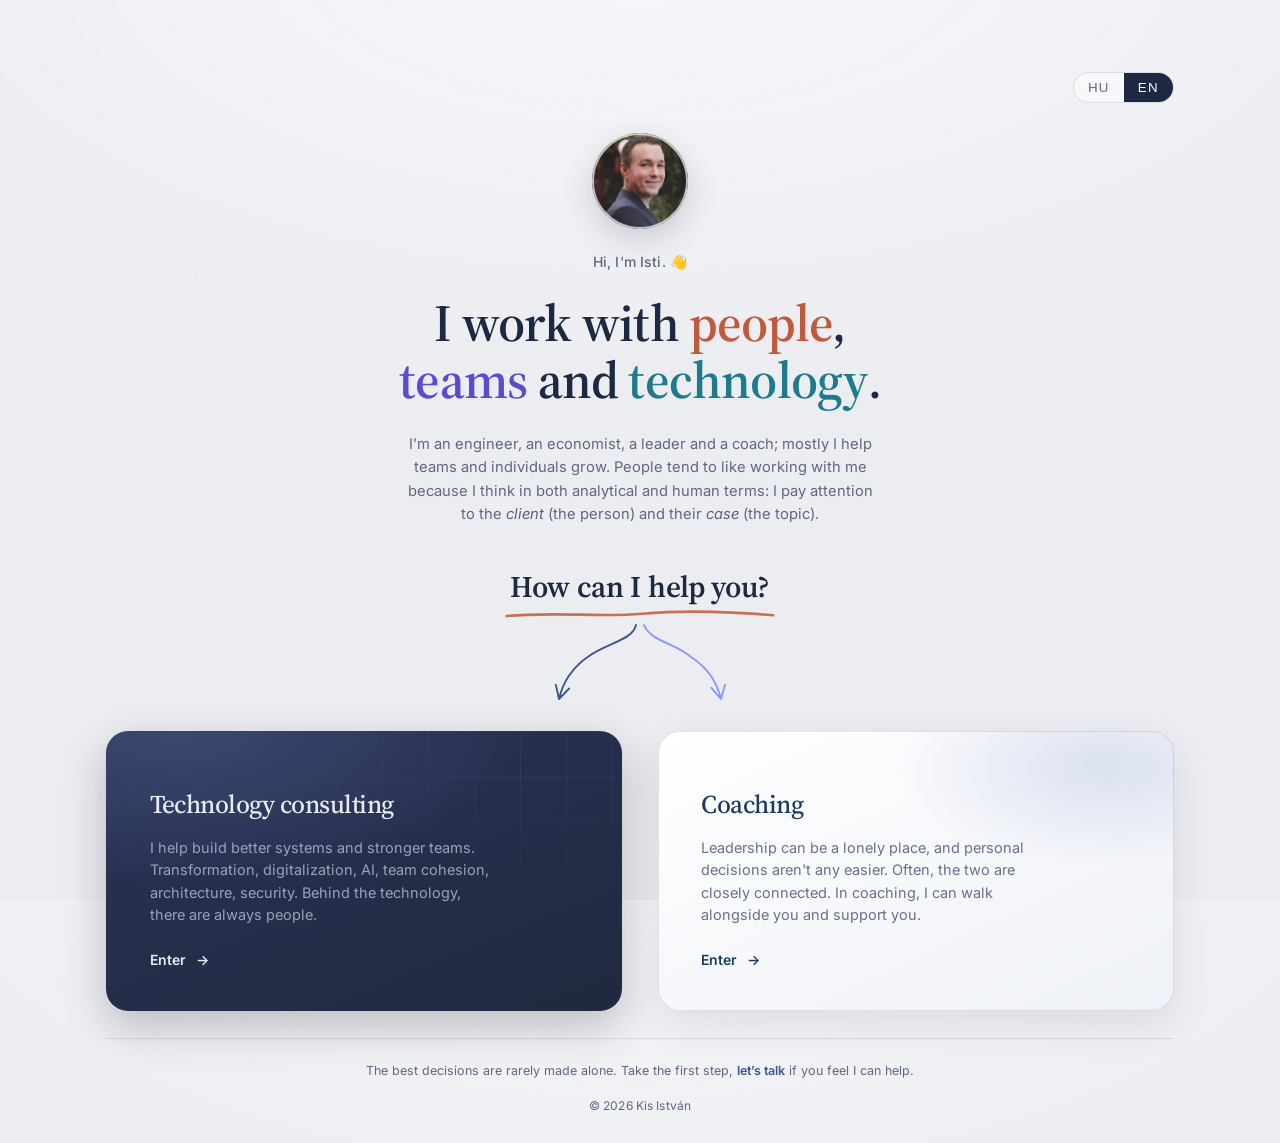
==== index.html @ 0fbcbe15 "Headline: keep comma attached to first keyword (no line starting with comma) The keyword spans are i" ====
<!doctype html><html><head><meta charset=utf8><meta name=viewport content="width=device-width,initial-scale=1"><style>:root{color-scheme:light}body{margin:0;padding:0;font:14px -apple-system,BlinkMacSystemFont,sans-serif;background:#faf9f5;color:#141413}img{max-width:100%}[hidden]:not([hidden=until-found i]){display:none!important}</style><link rel="icon" href="favicon.ico" sizes="any"><link rel="icon" type="image/png" sizes="32x32" href="favicon-32.png"><link rel="apple-touch-icon" href="apple-touch-icon.png"></head><body>
<title>Istvan Kis</title>
<link rel="preconnect" href="https://fonts.googleapis.com">
<link rel="preconnect" href="https://fonts.gstatic.com" crossorigin>
<link rel="stylesheet" href="https://fonts.googleapis.com/css2?family=Space+Mono:wght@400;700&family=Source+Serif+4:opsz,wght@8..60,400..600&family=Inter:ital,wght@0,400;0,500;0,600;1,400;1,500&display=swap">
<style>
  :root{
    --ground:#ecedf1;
    --ground-hi:#f6f7fa;
    --ink:#1d2942;
    --dim:#5c6883;
    --line:rgba(29,42,66,.12);

    --tech-card:#1c2333;
    --tech-card2:#232c40;
    --tech-ink:#e8ecf3;
    --tech-dim:#98a3ba;
    --tech-accent:#8b96ff;

    --coach-card:#ffffff;
    --coach-navy:#1c3a63;
    --coach-ink:#33435d;
    --coach-dim:#65728c;
    --coach-accent:#3a5794;

    /* slogan keyword hues */
    --c-people:#c15a3c;
    --c-teams:#5a4bd0;
    --c-tech:#1f7a8c;

    --ease:cubic-bezier(.22,1,.36,1);
  }

  *{box-sizing:border-box}
  html{height:100%}
  body{
    margin:0;min-height:100%;
    background:radial-gradient(120% 80% at 50% -6%, var(--ground-hi), transparent 60%), var(--ground);
    color:var(--ink);
    font-family:Inter,system-ui,-apple-system,Segoe UI,Roboto,sans-serif;
    -webkit-font-smoothing:antialiased;
  }
  a{color:inherit;text-decoration:none}

  .wrap{
    min-height:100svh;
    display:flex;flex-direction:column;
    padding:clamp(40px,5.6vw,76px) clamp(24px,5vw,56px) clamp(18px,2.4vw,30px);
    max-width:1180px;margin:0 auto;
  }

  /* ---------- top bar ---------- */
  .topbar{display:flex;align-items:center;justify-content:flex-end;gap:16px}
  .lang{display:inline-flex;border:1px solid var(--line);border-radius:999px;overflow:hidden;font-family:"Space Mono",monospace;font-size:12px;background:rgba(255,255,255,.5)}
  .lang button{appearance:none;background:transparent;border:0;cursor:pointer;padding:7px 14px;color:var(--dim);letter-spacing:.1em;transition:color .25s,background .25s}
  .lang button[aria-pressed="true"]{background:var(--ink);color:#fff}
  .lang button:focus-visible{outline:2px solid var(--coach-accent);outline-offset:2px}

  /* ---------- centre intro ---------- */
  .intro{
    flex:0 0 auto;
    display:flex;flex-direction:column;align-items:center;justify-content:center;
    text-align:center;gap:24px;padding:clamp(20px,3.4vh,48px) 0 8px;
  }
  .badge{
    width:96px;height:96px;border-radius:50%;
    position:relative;overflow:hidden;
    box-shadow:0 10px 30px rgba(29,42,66,.18), inset 0 0 0 1px rgba(255,255,255,.6);
  }
  .badge img{width:100%;height:100%;object-fit:cover;object-position:center 20%;display:block}
  .badge::after{content:"";position:absolute;inset:0;border-radius:50%;border:2px solid rgba(255,255,255,.7);box-shadow:0 0 0 1px var(--line)}
  .kicker{font-family:Inter,system-ui,sans-serif;font-size:14px;font-weight:500;letter-spacing:.01em;color:var(--dim)}
  .lead{
    margin:0;max-width:min(92vw,32ch);
    font-family:"Source Serif 4",Georgia,serif;font-weight:600;font-optical-sizing:auto;
    font-size:clamp(28px,4.6vw,52px);line-height:1.1;letter-spacing:-.015em;color:var(--ink);
    text-wrap:balance;
  }
  .lead .w1{color:var(--c-people);font-weight:600}
  .lead .w2{color:var(--c-teams);font-weight:600}
  .lead .w3{color:var(--c-tech);font-weight:600}
  .lead .w1 .pc{color:var(--ink)}
  .bio{margin:0;max-width:min(90vw,52ch);font-size:clamp(14.5px,1.15vw,16.5px);line-height:1.6;color:var(--dim)}
  .bio .em{font-style:italic;color:#55627a}

  /* ---------- trust bar (experience, logo look) ---------- */
  .trustbar{margin-top:clamp(28px,4.2vh,50px)}
  .trustbar__label{text-align:center;font-family:"Space Mono",monospace;font-size:11px;letter-spacing:.24em;text-transform:uppercase;color:var(--dim);margin:0 0 clamp(22px,3.6vh,44px)}
  .trustbar__logos{max-width:100%}
  .marquee{display:flex;flex-wrap:wrap;justify-content:center;align-items:center;gap:16px 44px}
  .marquee .logos{display:contents}
  .marquee .logos + .logos{display:none}
  .logos{list-style:none;margin:0;padding:0}
  .logos li{
    font-family:"Source Serif 4",Georgia,serif;font-weight:600;font-size:clamp(15px,1.5vw,19px);
    color:var(--coach-navy);opacity:.62;letter-spacing:.005em;transition:opacity .2s;
    white-space:nowrap;
  }
  .logos li:hover{opacity:.95}
  @keyframes logoscroll{to{transform:translateX(-50%)}}


  /* ---------- question that branches ---------- */
  .ask{text-align:center;margin-top:clamp(26px,3.5vh,48px)}
  .ask h2{margin:0;font-family:"Source Serif 4",Georgia,serif;font-weight:600;font-size:clamp(21px,2.6vw,30px);color:var(--ink);letter-spacing:-.01em;display:inline-block;position:relative}
  .ask .uline{position:absolute;left:-3%;bottom:-.42em;width:106%;height:11px;overflow:visible}
  .ask .uline path{fill:none;stroke:var(--c-people);stroke-width:2.6;stroke-linecap:round;opacity:.85;vector-effect:non-scaling-stroke}

  /* ---------- playful touches ---------- */
  .wave{display:inline-block;transform-origin:72% 78%}
  .lead .w1,.lead .w2,.lead .w3{display:inline-block;transition:transform .28s var(--ease)}
  @media (hover:hover){
    .lead .w1:hover,.lead .w2:hover,.lead .w3:hover{transform:translateY(-3px) rotate(-2deg)}
  }
  @media (prefers-reduced-motion:no-preference){
    .wave{animation:wave 2.6s var(--ease) .8s 2}
    .kicker:hover .wave{animation:wave 1.1s var(--ease) 0s 1}
    .ask .uline path{stroke-dasharray:300;stroke-dashoffset:300;animation:draw 1s var(--ease) .55s forwards}
  }
  @keyframes wave{0%,55%,100%{transform:rotate(0)}12%{transform:rotate(16deg)}24%{transform:rotate(-12deg)}36%{transform:rotate(14deg)}48%{transform:rotate(-8deg)}}
  @keyframes draw{to{stroke-dashoffset:0}}

  /* ---------- fork ---------- */
  .fork{display:block;margin:12px auto 16px;width:clamp(150px,22vw,200px);height:auto}
  .fork .l{stroke:var(--coach-accent)}
  .fork .r{stroke:var(--tech-accent)}
  .fork path{fill:none;stroke-width:1.9;stroke-linecap:round;stroke-linejoin:round}

  /* ---------- branches ---------- */
  .branches{display:grid;grid-template-columns:1fr 1fr;gap:clamp(22px,2.8vw,36px)}
  .card{
    position:relative;overflow:hidden;
    border-radius:22px;
    padding:clamp(32px,3.4vw,52px);
    min-height:280px;
    display:flex;flex-direction:column;justify-content:flex-end;gap:18px;
    transition:transform .35s var(--ease), box-shadow .35s var(--ease);
  }
  .card:focus-visible{outline:2px solid var(--coach-accent);outline-offset:3px}

  .card.tech{
    background:radial-gradient(115% 92% at 14% 0%, #3a4870, transparent 60%), linear-gradient(158deg,#293356,#20293f);
    color:var(--tech-ink);
    box-shadow:0 16px 44px rgba(15,20,32,.24);
  }
  .card.tech::before{
    content:"";position:absolute;inset:0;z-index:0;pointer-events:none;
    background-image:linear-gradient(rgba(139,150,255,.10) 1px,transparent 1px),linear-gradient(90deg,rgba(139,150,255,.10) 1px,transparent 1px);
    background-size:46px 46px;
    -webkit-mask-image:radial-gradient(70% 60% at 85% 15%,#000,transparent 72%);
    mask-image:radial-gradient(70% 60% at 85% 15%,#000,transparent 72%);
  }
  .card.coach{
    background:linear-gradient(155deg,#ffffff,#eef1f7);
    color:var(--coach-ink);
    box-shadow:0 14px 40px rgba(29,42,66,.10), inset 0 0 0 1px var(--line);
  }
  .card.coach::before{
    content:"";position:absolute;inset:0;z-index:0;pointer-events:none;
    background:radial-gradient(58% 52% at 86% 12%, rgba(93,118,191,.18), transparent 70%);
  }

  .card > *{position:relative;z-index:1}
  .eyebrow{font-family:"Space Mono",monospace;font-size:11px;letter-spacing:.24em;text-transform:uppercase;display:inline-flex;align-items:center;gap:9px}
  .tech .eyebrow{color:var(--tech-accent)}
  .coach .eyebrow{color:var(--coach-accent)}
  .eyebrow::before{content:"";width:22px;height:1px;background:currentColor;opacity:.6}

  .head{margin:0;font-size:clamp(21px,2vw,27px);line-height:1.08;letter-spacing:-.02em}
  .tech .head{font-family:"Source Serif 4",Georgia,serif;font-weight:500}
  .coach .head{font-family:"Source Serif 4",Georgia,serif;font-weight:500;color:var(--coach-navy)}

  .desc{margin:0;font-size:14.5px;line-height:1.55;max-width:38ch}
  .tech .desc{color:var(--tech-dim)}
  .coach .desc{color:var(--coach-dim)}

  .go{margin-top:6px;display:inline-flex;align-items:center;gap:10px;font-size:14px;font-weight:600}
  .tech .go{color:var(--tech-ink)}
  .coach .go{color:var(--coach-navy)}
  .go .arrow{transition:transform .3s var(--ease)}
  .card:hover{transform:translateY(-4px)}
  .card.tech:hover{box-shadow:0 22px 54px rgba(15,20,32,.30)}
  .card.coach:hover{box-shadow:0 22px 54px rgba(29,42,66,.16), inset 0 0 0 1px var(--line)}
  .card:hover .go .arrow{transform:translateX(5px)}

  /* ---------- footer ---------- */
  .foot{margin-top:clamp(22px,3vh,40px);padding-top:22px;border-top:1px solid var(--line);display:flex;flex-direction:column;align-items:center;gap:8px;text-align:center}
  .foot-line{margin:0;font-size:12.5px;line-height:1.65;color:var(--dim);max-width:100%}
  .foot-line a{color:var(--coach-accent);font-weight:600;text-decoration:none;border-bottom:1px solid transparent;transition:border-color .2s,color .2s}
  .foot-line a:hover{border-bottom-color:currentColor;color:var(--coach-navy)}
  .foot small{font-size:12px;color:var(--dim);letter-spacing:.01em;margin-top:8px}

  /* ---------- talk modal (layover) ---------- */
  .modal{position:fixed;inset:0;z-index:200;display:flex;align-items:center;justify-content:center;padding:clamp(12px,3vw,28px)}
  .modal[hidden]{display:none}
  .modal__backdrop{position:absolute;inset:0;background:rgba(15,20,32,.55);animation:mfade .25s var(--ease) both}
  .modal__panel{position:relative;width:min(760px,100%);height:min(86vh,820px);background:var(--coach-card);border-radius:20px;overflow:hidden;box-shadow:0 30px 90px rgba(15,20,32,.42);animation:mrise .3s var(--ease) both}
  .modal__frame{width:100%;height:100%;border:0;display:block;background:var(--coach-card)}
  .modal__close{position:absolute;top:12px;right:12px;z-index:3;width:36px;height:36px;border-radius:50%;border:1px solid var(--line);cursor:pointer;background:rgba(255,255,255,.94);color:var(--ink);font-size:20px;line-height:1;display:flex;align-items:center;justify-content:center;transition:background .2s,transform .2s}
  .modal__close:hover{background:#fff;transform:scale(1.06)}
  .modal__close:focus-visible{outline:2px solid var(--coach-accent);outline-offset:2px}
  .modal__fallback{position:absolute;left:14px;top:16px;z-index:2;font-family:"Space Mono",monospace;font-size:11px;letter-spacing:.04em;color:var(--dim);text-decoration:none}
  .modal__fallback:hover{color:var(--coach-navy)}
  @keyframes mfade{from{opacity:0}to{opacity:1}}
  @keyframes mrise{from{opacity:0;transform:translateY(10px) scale(.985)}to{opacity:1;transform:none}}

  /* language visibility */
  .en{display:none}
  [data-lang="en"] .hu{display:none}
  [data-lang="en"] .en{display:inline}

  /* cheap one-shot load-in */
  @media (prefers-reduced-motion:no-preference){
    .intro>*{animation:rise .7s var(--ease) both}
    .kicker{animation-delay:.05s}.lead{animation-delay:.1s}.bio{animation-delay:.16s}
    .fork{animation:fade 1s var(--ease) .3s both}
    .card{animation:rise .7s var(--ease) both}
    .card.tech{animation-delay:.36s}.card.coach{animation-delay:.44s}
  }
  @keyframes rise{from{opacity:0;transform:translateY(12px)}to{opacity:1;transform:translateY(0)}}
  @keyframes fade{from{opacity:0}to{opacity:1}}

  /* ---------- mobile ---------- */
  @media (max-width:720px){
    .branches{grid-template-columns:1fr}
    .ask{margin-top:40px;margin-bottom:24px}
    .fork{display:none}
    /* logos become an auto-scrolling carousel */
    .trustbar__logos{overflow:hidden;-webkit-mask-image:linear-gradient(90deg,transparent,#000 9%,#000 91%,transparent);mask-image:linear-gradient(90deg,transparent,#000 9%,#000 91%,transparent)}
    .marquee{flex-wrap:nowrap;justify-content:flex-start;width:max-content;gap:0;animation:logoscroll 24s linear infinite}
    .marquee .logos{display:flex;flex-wrap:nowrap;align-items:center;gap:0 30px;padding-right:30px}
    .marquee .logos + .logos{display:flex}
    .intro{padding-top:14px;gap:16px}
    .card{min-height:180px}
    .lead{max-width:20ch}
  }
  @media (prefers-reduced-motion:reduce){*{animation:none!important;transition:none!important}}
  @media (max-width:720px) and (prefers-reduced-motion:reduce){
    .trustbar__logos{overflow-x:auto;-webkit-overflow-scrolling:touch}
    .marquee .logos + .logos{display:none}
  }
</style>

<main class="wrap" data-lang="hu" id="stage">

  <header class="topbar">
    <div class="lang" role="group" aria-label="Language">
      <button type="button" data-set="hu" aria-pressed="true">HU</button>
      <button type="button" data-set="en" aria-pressed="false">EN</button>
    </div>
  </header>

  <section class="intro">
    <div class="badge"><img src="[data-uri]" alt="Kis István" width="96" height="96"></div>
    <span class="kicker"><span class="hu">Szia, Isti vagyok. <span class="wave">👋</span></span><span class="en">Hi, I'm Isti. <span class="wave">👋</span></span></span>
    <h1 class="lead">
      <span class="hu"><span class="w1">Emberekkel<span class="pc">,</span></span> <span class="w2">csapatokkal</span> és <span class="w3">technológiával</span> foglalkozom.</span>
      <span class="en">I work with <span class="w1">people<span class="pc">,</span></span> <span class="w2">teams</span> and <span class="w3">technology</span>.</span>
    </h1>
    <p class="bio">
      <span class="hu">Mérnök, közgazdász, vezető és coach vagyok, leginkább csapatok és egyének fejlődését segítem. Jellemzően azért szeretnek velem dolgozni, mert egyszerre gondolkodom reálban és humánban: figyelek az <span class="em">ügyfélre</span> (ember) és az <span class="em">ügyére</span> (téma) is.</span>
      <span class="en">I’m an engineer, an economist, a leader and a coach; mostly I help teams and individuals grow. People tend to like working with me because I think in both analytical and human terms: I pay attention to the <span class="em">client</span> (the person) and their <span class="em">case</span> (the topic).</span>
    </p>
  </section>

  <section class="ask">
    <h2><span class="hu">Miben segíthetek neked?</span><span class="en">How can I help you?</span><svg class="uline" viewBox="0 0 240 14" aria-hidden="true" preserveAspectRatio="none"><path d="M4 9 C46 3, 84 11, 122 6 S196 3, 236 8"/></svg></h2>
  </section>

  <svg class="fork" viewBox="0 0 200 96" aria-hidden="true">
    <path class="l" d="M96 6 C93 21, 67 24, 49 37 C33 48, 23 62, 19 80 M15.78 65.6 L19 80 L29.22 69.4"/>
    <path class="r" d="M104 6 C110 22, 135 24, 151 38 C168 49, 177 63, 181 80 M171.35 68.83 L181 80 L185.01 65.79"/>
  </svg>

  <section class="branches">
    <a class="card tech" href="https://tech.istvankis.com/" aria-label="Tech & tanácsadás">
      <h2 class="head"><span class="hu">Technológiai tanácsadás</span><span class="en">Technology consulting</span></h2>
      <p class="desc">
        <span class="hu">Segítek jobb rendszereket és erősebb csapatokat építeni. Transzformáció, digitalizáció, AI, csapatkohézió, architektúra, biztonság. A technológia mögött mindig emberek vannak.</span>
        <span class="en">I help build better systems and stronger teams. Transformation, digitalization, AI, team cohesion, architecture, security. Behind the technology, there are always people.</span>
      </p>
      <span class="go"><span class="hu">Tech</span><span class="en">Enter</span><span class="arrow" aria-hidden="true">→</span></span>
    </a>

    <a class="card coach" href="https://coaching.istvankis.com" aria-label="Coaching & vezetés">
      <h2 class="head"><span class="hu">Coaching</span><span class="en">Coaching</span></h2>
      <p class="desc">
        <span class="hu">Sokszor magányos a vezetés, de a magánéleti döntések meghozatala sem könnyű, ráadásul ezek sokszor össze is függnek. Coaching keretében tudlak kísérni és támogatni.</span>
        <span class="en">Leadership can be a lonely place, and personal decisions aren't any easier. Often, the two are closely connected. In coaching, I can walk alongside you and support you.</span>
      </p>
      <span class="go"><span class="hu">Coaching</span><span class="en">Enter</span><span class="arrow" aria-hidden="true">→</span></span>
    </a>
  </section>
  <footer class="foot">
    <p class="foot-line"><span class="hu">A legjobb döntések ritkán születnek egyedül. Tedd meg az első lépést: <a href="https://meet.istvankis.com" target="_blank" rel="noopener" data-layover>beszéljünk</a>, vagy előtte <a href="rolam.html" target="_blank" rel="noopener" data-layover>ismerj</a> meg jobban.</span><span class="en">The best decisions are rarely made alone. Take the first step, <a href="https://meet.istvankis.com" target="_blank" rel="noopener" data-talk>let’s talk</a> if you feel I can help.</span></p>
    <small>© 2026 Kis István</small>
  </footer>

  <div class="modal" id="layover" hidden>
    <div class="modal__backdrop" data-close></div>
    <div class="modal__panel" role="dialog" aria-modal="true" aria-label="Részletek">
      <a class="modal__fallback" href="#" target="_blank" rel="noopener"><span class="hu">Új lapon ↗</span><span class="en">New tab ↗</span></a>
      <button class="modal__close" type="button" data-close aria-label="Bezárás">✕</button>
      <iframe class="modal__frame" title="Részletek" src="about:blank" loading="lazy"></iframe>
    </div>
  </div>
</main>

<script>
  (function(){
    var stage=document.getElementById('stage');
    var btns=document.querySelectorAll('.lang button');
    function set(lang){
      stage.setAttribute('data-lang',lang);
      btns.forEach(function(b){b.setAttribute('aria-pressed', b.dataset.set===lang);});
      try{localStorage.setItem('ik-lang',lang);}catch(e){}
    }
    btns.forEach(function(b){b.addEventListener('click',function(){set(b.dataset.set);});});
    try{
      var saved=localStorage.getItem('ik-lang');
      if(saved){set(saved);}
      else if((navigator.language||'').toLowerCase().indexOf('hu')!==0){set('en');}
    }catch(e){}

    /* layover: open a link's target in an in-page iframe overlay */
    var modal=document.getElementById('layover');
    if(modal){
      var frame=modal.querySelector('.modal__frame');
      var closeBtn=modal.querySelector('.modal__close');
      var fallback=modal.querySelector('.modal__fallback');
      var panel=modal.querySelector('.modal__panel');
      var opener=null;
      function openModal(e){
        if(e){e.preventDefault();}
        opener=e&&e.currentTarget;
        var url=opener&&opener.getAttribute('href');
        if(url){
          if(frame){frame.setAttribute('src',url);}
          if(fallback){fallback.setAttribute('href',url);}
          if(panel&&opener.textContent){panel.setAttribute('aria-label',opener.textContent.trim());}
        }
        modal.hidden=false;
        document.body.style.overflow='hidden';
        if(closeBtn){closeBtn.focus();}
      }
      function closeModal(){
        modal.hidden=true;
        document.body.style.overflow='';
        if(frame){frame.setAttribute('src','about:blank');}
        if(opener&&opener.focus){opener.focus();}
      }
      document.querySelectorAll('[data-layover]').forEach(function(a){a.addEventListener('click',openModal);});
      modal.querySelectorAll('[data-close]').forEach(function(el){el.addEventListener('click',closeModal);});
      document.addEventListener('keydown',function(ev){if(ev.key==='Escape'&&!modal.hidden){closeModal();}});
    }
  })();
</script>

</body></html>
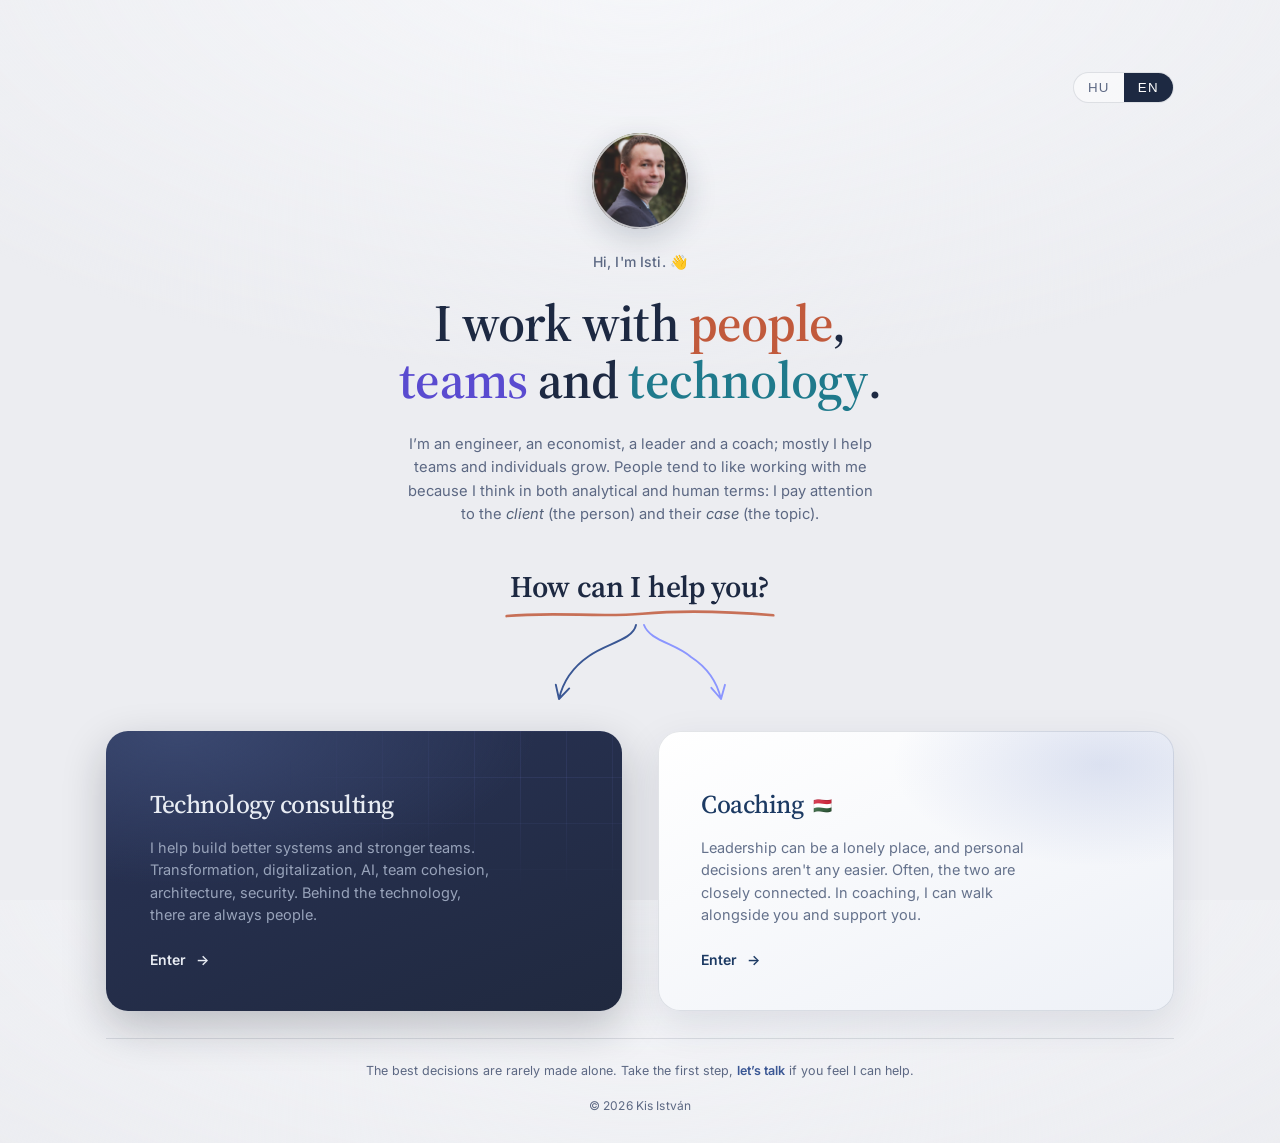
==== commit 2fc6df5c: "Cards: mark Coaching as HU-only with a small flag on the English page Co-Authored-By: Claude Opus 4." ====
--- a/index.html
+++ b/index.html
@@ -80,6 +80,7 @@
   .lead .w2{color:var(--c-teams);font-weight:600}
   .lead .w3{color:var(--c-tech);font-weight:600}
   .lead .w1 .pc{color:var(--ink)}
+  .head .only-hu{font-size:.6em;vertical-align:middle;margin-left:.3em;position:relative;top:-.06em}
   .bio{margin:0;max-width:min(90vw,52ch);font-size:clamp(14.5px,1.15vw,16.5px);line-height:1.6;color:var(--dim)}
   .bio .em{font-style:italic;color:#55627a}
 
@@ -283,7 +284,7 @@
     </a>
 
     <a class="card coach" href="https://coaching.istvankis.com" aria-label="Coaching & vezetés">
-      <h2 class="head"><span class="hu">Coaching</span><span class="en">Coaching</span></h2>
+      <h2 class="head"><span class="hu">Coaching</span><span class="en">Coaching <span class="only-hu" title="Only available in Hungarian">🇭🇺</span></span></h2>
       <p class="desc">
         <span class="hu">Sokszor magányos a vezetés, de a magánéleti döntések meghozatala sem könnyű, ráadásul ezek sokszor össze is függnek. Coaching keretében tudlak kísérni és támogatni.</span>
         <span class="en">Leadership can be a lonely place, and personal decisions aren't any easier. Often, the two are closely connected. In coaching, I can walk alongside you and support you.</span>
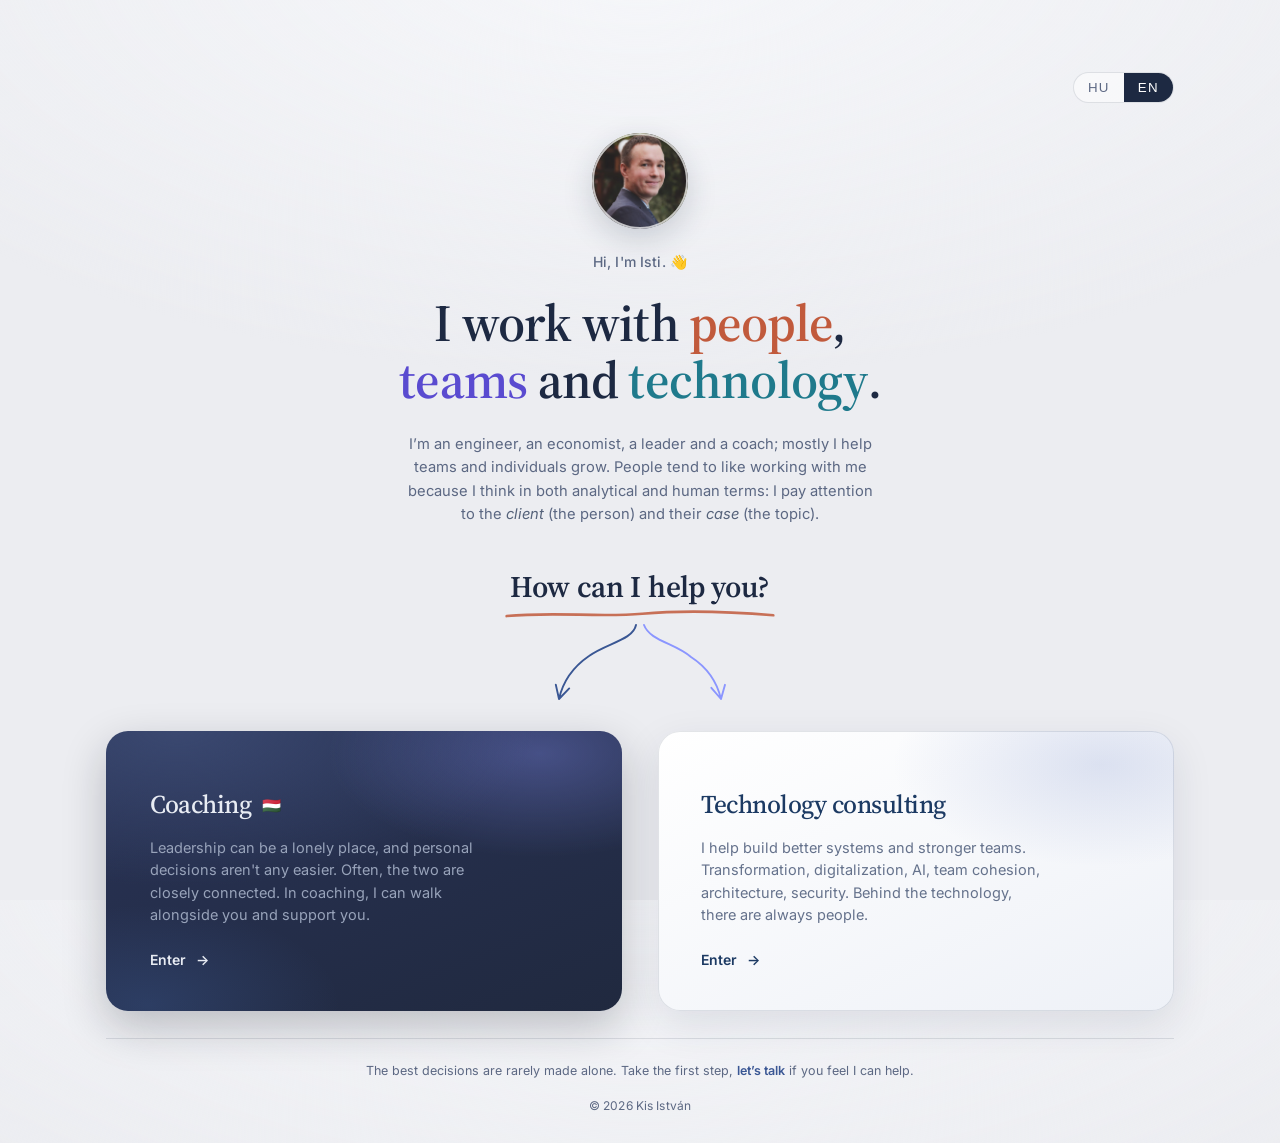
==== commit 99ce89f7: "Cards: make Coaching the primary (dark) card on the left Swap emphasis so Coaching leads: place it f" ====
--- a/index.html
+++ b/index.html
@@ -139,49 +139,48 @@
   }
   .card:focus-visible{outline:2px solid var(--coach-accent);outline-offset:3px}
 
-  .card.tech{
+  .card.primary{
     background:radial-gradient(115% 92% at 14% 0%, #3a4870, transparent 60%), linear-gradient(158deg,#293356,#20293f);
     color:var(--tech-ink);
     box-shadow:0 16px 44px rgba(15,20,32,.24);
   }
-  .card.tech::before{
+  .card.primary::before{
     content:"";position:absolute;inset:0;z-index:0;pointer-events:none;
-    background-image:linear-gradient(rgba(139,150,255,.10) 1px,transparent 1px),linear-gradient(90deg,rgba(139,150,255,.10) 1px,transparent 1px);
-    background-size:46px 46px;
-    -webkit-mask-image:radial-gradient(70% 60% at 85% 15%,#000,transparent 72%);
-    mask-image:radial-gradient(70% 60% at 85% 15%,#000,transparent 72%);
-  }
-  .card.coach{
+    background:
+      radial-gradient(62% 56% at 84% 8%, rgba(139,150,255,.32), transparent 66%),
+      radial-gradient(52% 50% at 8% 98%, rgba(92,148,240,.16), transparent 72%);
+  }
+  .card.secondary{
     background:linear-gradient(155deg,#ffffff,#eef1f7);
     color:var(--coach-ink);
     box-shadow:0 14px 40px rgba(29,42,66,.10), inset 0 0 0 1px var(--line);
   }
-  .card.coach::before{
+  .card.secondary::before{
     content:"";position:absolute;inset:0;z-index:0;pointer-events:none;
     background:radial-gradient(58% 52% at 86% 12%, rgba(93,118,191,.18), transparent 70%);
   }
 
   .card > *{position:relative;z-index:1}
   .eyebrow{font-family:"Space Mono",monospace;font-size:11px;letter-spacing:.24em;text-transform:uppercase;display:inline-flex;align-items:center;gap:9px}
-  .tech .eyebrow{color:var(--tech-accent)}
-  .coach .eyebrow{color:var(--coach-accent)}
+  .primary .eyebrow{color:var(--tech-accent)}
+  .secondary .eyebrow{color:var(--coach-accent)}
   .eyebrow::before{content:"";width:22px;height:1px;background:currentColor;opacity:.6}
 
   .head{margin:0;font-size:clamp(21px,2vw,27px);line-height:1.08;letter-spacing:-.02em}
-  .tech .head{font-family:"Source Serif 4",Georgia,serif;font-weight:500}
-  .coach .head{font-family:"Source Serif 4",Georgia,serif;font-weight:500;color:var(--coach-navy)}
+  .primary .head{font-family:"Source Serif 4",Georgia,serif;font-weight:500}
+  .secondary .head{font-family:"Source Serif 4",Georgia,serif;font-weight:500;color:var(--coach-navy)}
 
   .desc{margin:0;font-size:14.5px;line-height:1.55;max-width:38ch}
-  .tech .desc{color:var(--tech-dim)}
-  .coach .desc{color:var(--coach-dim)}
+  .primary .desc{color:var(--tech-dim)}
+  .secondary .desc{color:var(--coach-dim)}
 
   .go{margin-top:6px;display:inline-flex;align-items:center;gap:10px;font-size:14px;font-weight:600}
-  .tech .go{color:var(--tech-ink)}
-  .coach .go{color:var(--coach-navy)}
+  .primary .go{color:var(--tech-ink)}
+  .secondary .go{color:var(--coach-navy)}
   .go .arrow{transition:transform .3s var(--ease)}
   .card:hover{transform:translateY(-4px)}
-  .card.tech:hover{box-shadow:0 22px 54px rgba(15,20,32,.30)}
-  .card.coach:hover{box-shadow:0 22px 54px rgba(29,42,66,.16), inset 0 0 0 1px var(--line)}
+  .card.primary:hover{box-shadow:0 22px 54px rgba(15,20,32,.30)}
+  .card.secondary:hover{box-shadow:0 22px 54px rgba(29,42,66,.16), inset 0 0 0 1px var(--line)}
   .card:hover .go .arrow{transform:translateX(5px)}
 
   /* ---------- footer ---------- */
@@ -216,7 +215,7 @@
     .kicker{animation-delay:.05s}.lead{animation-delay:.1s}.bio{animation-delay:.16s}
     .fork{animation:fade 1s var(--ease) .3s both}
     .card{animation:rise .7s var(--ease) both}
-    .card.tech{animation-delay:.36s}.card.coach{animation-delay:.44s}
+    .card.primary{animation-delay:.36s}.card.secondary{animation-delay:.44s}
   }
   @keyframes rise{from{opacity:0;transform:translateY(12px)}to{opacity:1;transform:translateY(0)}}
   @keyframes fade{from{opacity:0}to{opacity:1}}
@@ -274,22 +273,22 @@
   </svg>
 
   <section class="branches">
-    <a class="card tech" href="https://tech.istvankis.com/" aria-label="Tech & tanácsadás">
+    <a class="card primary" href="https://coaching.istvankis.com" aria-label="Coaching & vezetés">
+      <h2 class="head"><span class="hu">Coaching</span><span class="en">Coaching <span class="only-hu" title="Only available in Hungarian">🇭🇺</span></span></h2>
+      <p class="desc">
+        <span class="hu">Sokszor magányos a vezetés, de a magánéleti döntések meghozatala sem könnyű, ráadásul ezek sokszor össze is függnek. Coaching keretében tudlak kísérni és támogatni.</span>
+        <span class="en">Leadership can be a lonely place, and personal decisions aren't any easier. Often, the two are closely connected. In coaching, I can walk alongside you and support you.</span>
+      </p>
+      <span class="go"><span class="hu">Coaching</span><span class="en">Enter</span><span class="arrow" aria-hidden="true">→</span></span>
+    </a>
+
+    <a class="card secondary" href="https://tech.istvankis.com/" aria-label="Tech & tanácsadás">
       <h2 class="head"><span class="hu">Technológiai tanácsadás</span><span class="en">Technology consulting</span></h2>
       <p class="desc">
         <span class="hu">Segítek jobb rendszereket és erősebb csapatokat építeni. Transzformáció, digitalizáció, AI, csapatkohézió, architektúra, biztonság. A technológia mögött mindig emberek vannak.</span>
         <span class="en">I help build better systems and stronger teams. Transformation, digitalization, AI, team cohesion, architecture, security. Behind the technology, there are always people.</span>
       </p>
       <span class="go"><span class="hu">Tech</span><span class="en">Enter</span><span class="arrow" aria-hidden="true">→</span></span>
-    </a>
-
-    <a class="card coach" href="https://coaching.istvankis.com" aria-label="Coaching & vezetés">
-      <h2 class="head"><span class="hu">Coaching</span><span class="en">Coaching <span class="only-hu" title="Only available in Hungarian">🇭🇺</span></span></h2>
-      <p class="desc">
-        <span class="hu">Sokszor magányos a vezetés, de a magánéleti döntések meghozatala sem könnyű, ráadásul ezek sokszor össze is függnek. Coaching keretében tudlak kísérni és támogatni.</span>
-        <span class="en">Leadership can be a lonely place, and personal decisions aren't any easier. Often, the two are closely connected. In coaching, I can walk alongside you and support you.</span>
-      </p>
-      <span class="go"><span class="hu">Coaching</span><span class="en">Enter</span><span class="arrow" aria-hidden="true">→</span></span>
     </a>
   </section>
   <footer class="foot">
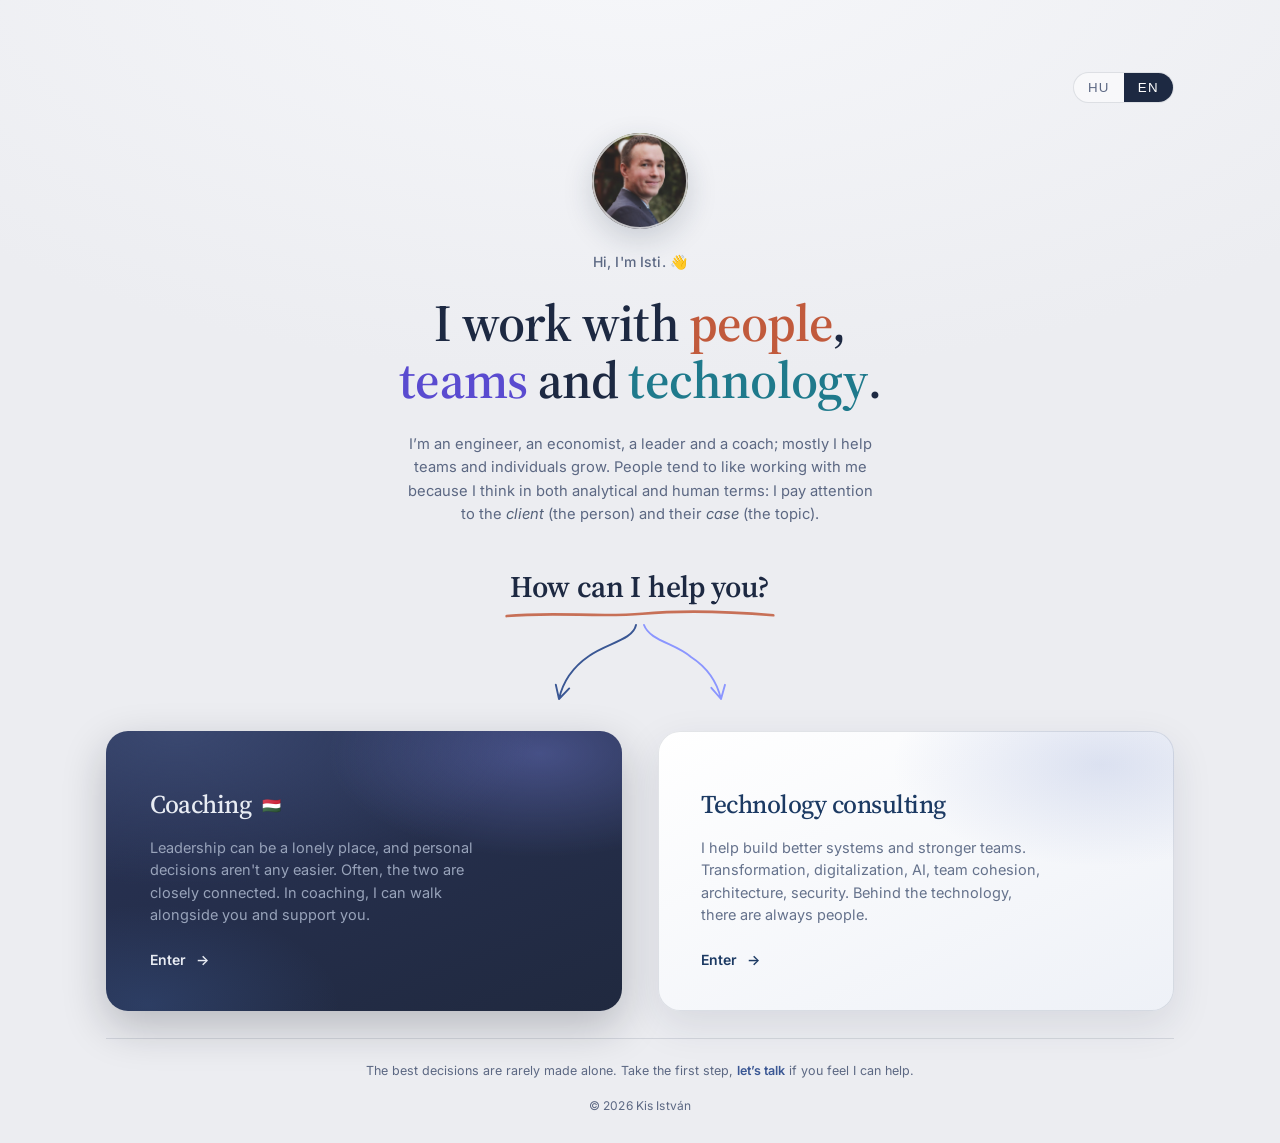
==== commit b5f2f8a3: "Body background: fix faint horizontal seam on HiDPI/some browsers The body radial glow faded to `tra" ====
--- a/index.html
+++ b/index.html
@@ -35,7 +35,8 @@
   html{height:100%}
   body{
     margin:0;min-height:100%;
-    background:radial-gradient(120% 80% at 50% -6%, var(--ground-hi), transparent 60%), var(--ground);
+    background:radial-gradient(120% 80% at 50% -6%, var(--ground-hi), var(--ground) 60%), var(--ground);
+    background-attachment:fixed;
     color:var(--ink);
     font-family:Inter,system-ui,-apple-system,Segoe UI,Roboto,sans-serif;
     -webkit-font-smoothing:antialiased;
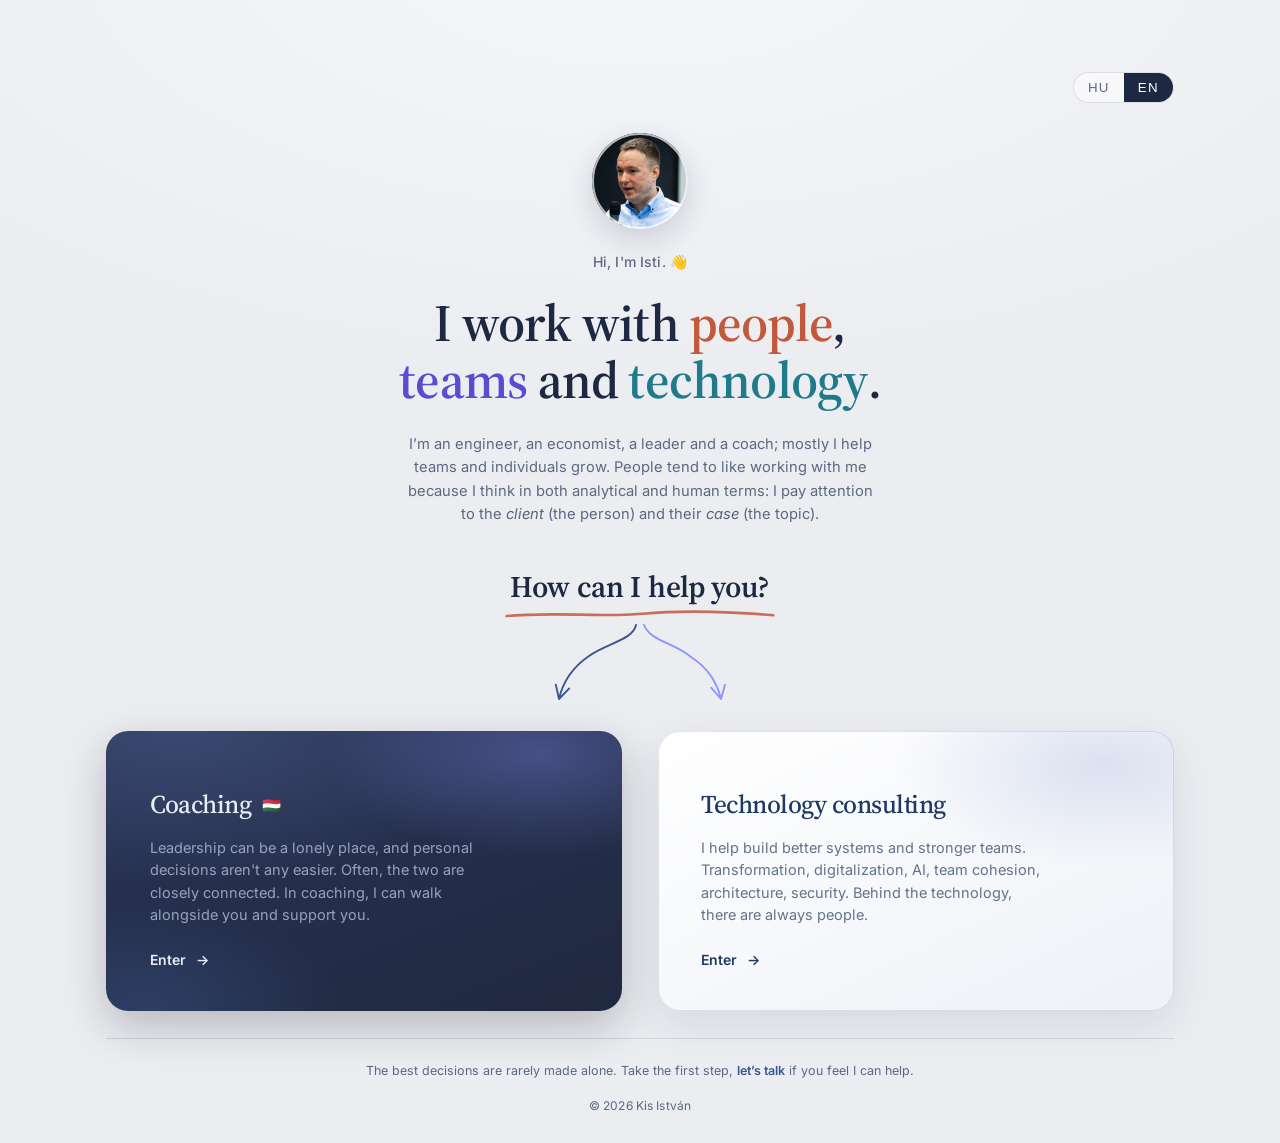
==== commit 92566d3b: "Profile badge: swap in a sharper, tighter head crop from the new speaking photo Co-Authored-By: Clau" ====
--- a/index.html
+++ b/index.html
@@ -252,7 +252,7 @@
   </header>
 
   <section class="intro">
-    <div class="badge"><img src="[data-uri]" alt="Kis István" width="96" height="96"></div>
+    <div class="badge"><img src="[data-uri]" alt="Kis István" width="96" height="96"></div>
     <span class="kicker"><span class="hu">Szia, Isti vagyok. <span class="wave">👋</span></span><span class="en">Hi, I'm Isti. <span class="wave">👋</span></span></span>
     <h1 class="lead">
       <span class="hu"><span class="w1">Emberekkel<span class="pc">,</span></span> <span class="w2">csapatokkal</span> és <span class="w3">technológiával</span> foglalkozom.</span>
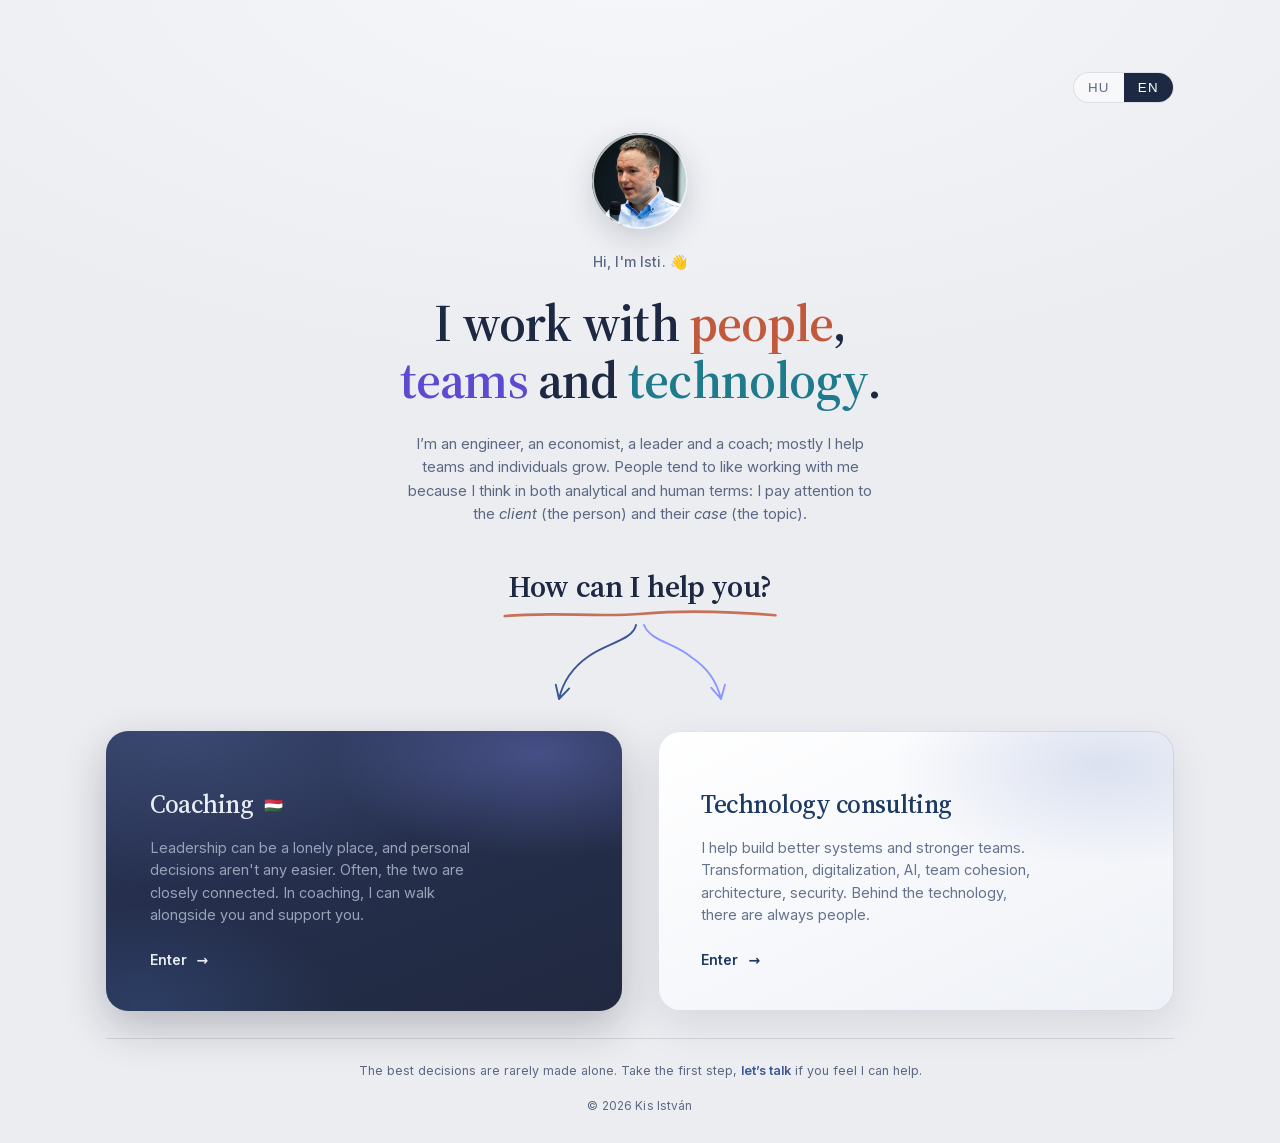
==== commit 06700bfc: "Self-host fonts: drop Google Fonts, serve woff2 locally Replaces the Google Fonts <link> (and precon" ====
--- a/index.html
+++ b/index.html
@@ -1,8 +1,8 @@
 <!doctype html><html><head><meta charset=utf8><meta name=viewport content="width=device-width,initial-scale=1"><style>:root{color-scheme:light}body{margin:0;padding:0;font:14px -apple-system,BlinkMacSystemFont,sans-serif;background:#faf9f5;color:#141413}img{max-width:100%}[hidden]:not([hidden=until-found i]){display:none!important}</style><link rel="icon" href="favicon.ico" sizes="any"><link rel="icon" type="image/png" sizes="32x32" href="favicon-32.png"><link rel="apple-touch-icon" href="apple-touch-icon.png"></head><body>
 <title>Istvan Kis</title>
-<link rel="preconnect" href="https://fonts.googleapis.com">
-<link rel="preconnect" href="https://fonts.gstatic.com" crossorigin>
-<link rel="stylesheet" href="https://fonts.googleapis.com/css2?family=Space+Mono:wght@400;700&family=Source+Serif+4:opsz,wght@8..60,400..600&family=Inter:ital,wght@0,400;0,500;0,600;1,400;1,500&display=swap">
+<link rel="preload" href="fonts/inter-latin.woff2" as="font" type="font/woff2" crossorigin>
+<link rel="preload" href="fonts/source-serif-4-latin.woff2" as="font" type="font/woff2" crossorigin>
+<link rel="stylesheet" href="fonts.css">
 <style>
   :root{
     --ground:#ecedf1;
@@ -23,7 +23,6 @@
     --coach-dim:#65728c;
     --coach-accent:#3a5794;
 
-    /* slogan keyword hues */
     --c-people:#c15a3c;
     --c-teams:#5a4bd0;
     --c-tech:#1f7a8c;
@@ -50,14 +49,12 @@
     max-width:1180px;margin:0 auto;
   }
 
-  /* ---------- top bar ---------- */
   .topbar{display:flex;align-items:center;justify-content:flex-end;gap:16px}
   .lang{display:inline-flex;border:1px solid var(--line);border-radius:999px;overflow:hidden;font-family:"Space Mono",monospace;font-size:12px;background:rgba(255,255,255,.5)}
   .lang button{appearance:none;background:transparent;border:0;cursor:pointer;padding:7px 14px;color:var(--dim);letter-spacing:.1em;transition:color .25s,background .25s}
   .lang button[aria-pressed="true"]{background:var(--ink);color:#fff}
   .lang button:focus-visible{outline:2px solid var(--coach-accent);outline-offset:2px}
 
-  /* ---------- centre intro ---------- */
   .intro{
     flex:0 0 auto;
     display:flex;flex-direction:column;align-items:center;justify-content:center;
@@ -85,7 +82,6 @@
   .bio{margin:0;max-width:min(90vw,52ch);font-size:clamp(14.5px,1.15vw,16.5px);line-height:1.6;color:var(--dim)}
   .bio .em{font-style:italic;color:#55627a}
 
-  /* ---------- trust bar (experience, logo look) ---------- */
   .trustbar{margin-top:clamp(28px,4.2vh,50px)}
   .trustbar__label{text-align:center;font-family:"Space Mono",monospace;font-size:11px;letter-spacing:.24em;text-transform:uppercase;color:var(--dim);margin:0 0 clamp(22px,3.6vh,44px)}
   .trustbar__logos{max-width:100%}
@@ -102,13 +98,11 @@
   @keyframes logoscroll{to{transform:translateX(-50%)}}
 
 
-  /* ---------- question that branches ---------- */
   .ask{text-align:center;margin-top:clamp(26px,3.5vh,48px)}
   .ask h2{margin:0;font-family:"Source Serif 4",Georgia,serif;font-weight:600;font-size:clamp(21px,2.6vw,30px);color:var(--ink);letter-spacing:-.01em;display:inline-block;position:relative}
   .ask .uline{position:absolute;left:-3%;bottom:-.42em;width:106%;height:11px;overflow:visible}
   .ask .uline path{fill:none;stroke:var(--c-people);stroke-width:2.6;stroke-linecap:round;opacity:.85;vector-effect:non-scaling-stroke}
 
-  /* ---------- playful touches ---------- */
   .wave{display:inline-block;transform-origin:72% 78%}
   .lead .w1,.lead .w2,.lead .w3{display:inline-block;transition:transform .28s var(--ease)}
   @media (hover:hover){
@@ -122,13 +116,11 @@
   @keyframes wave{0%,55%,100%{transform:rotate(0)}12%{transform:rotate(16deg)}24%{transform:rotate(-12deg)}36%{transform:rotate(14deg)}48%{transform:rotate(-8deg)}}
   @keyframes draw{to{stroke-dashoffset:0}}
 
-  /* ---------- fork ---------- */
   .fork{display:block;margin:12px auto 16px;width:clamp(150px,22vw,200px);height:auto}
   .fork .l{stroke:var(--coach-accent)}
   .fork .r{stroke:var(--tech-accent)}
   .fork path{fill:none;stroke-width:1.9;stroke-linecap:round;stroke-linejoin:round}
 
-  /* ---------- branches ---------- */
   .branches{display:grid;grid-template-columns:1fr 1fr;gap:clamp(22px,2.8vw,36px)}
   .card{
     position:relative;overflow:hidden;
@@ -184,14 +176,12 @@
   .card.secondary:hover{box-shadow:0 22px 54px rgba(29,42,66,.16), inset 0 0 0 1px var(--line)}
   .card:hover .go .arrow{transform:translateX(5px)}
 
-  /* ---------- footer ---------- */
   .foot{margin-top:clamp(22px,3vh,40px);padding-top:22px;border-top:1px solid var(--line);display:flex;flex-direction:column;align-items:center;gap:8px;text-align:center}
   .foot-line{margin:0;font-size:12.5px;line-height:1.65;color:var(--dim);max-width:100%}
   .foot-line a{color:var(--coach-accent);font-weight:600;text-decoration:none;border-bottom:1px solid transparent;transition:border-color .2s,color .2s}
   .foot-line a:hover{border-bottom-color:currentColor;color:var(--coach-navy)}
   .foot small{font-size:12px;color:var(--dim);letter-spacing:.01em;margin-top:8px}
 
-  /* ---------- talk modal (layover) ---------- */
   .modal{position:fixed;inset:0;z-index:200;display:flex;align-items:center;justify-content:center;padding:clamp(12px,3vw,28px)}
   .modal[hidden]{display:none}
   .modal__backdrop{position:absolute;inset:0;background:rgba(15,20,32,.55);animation:mfade .25s var(--ease) both}
@@ -205,12 +195,10 @@
   @keyframes mfade{from{opacity:0}to{opacity:1}}
   @keyframes mrise{from{opacity:0;transform:translateY(10px) scale(.985)}to{opacity:1;transform:none}}
 
-  /* language visibility */
   .en{display:none}
   [data-lang="en"] .hu{display:none}
   [data-lang="en"] .en{display:inline}
 
-  /* cheap one-shot load-in */
   @media (prefers-reduced-motion:no-preference){
     .intro>*{animation:rise .7s var(--ease) both}
     .kicker{animation-delay:.05s}.lead{animation-delay:.1s}.bio{animation-delay:.16s}
@@ -221,12 +209,10 @@
   @keyframes rise{from{opacity:0;transform:translateY(12px)}to{opacity:1;transform:translateY(0)}}
   @keyframes fade{from{opacity:0}to{opacity:1}}
 
-  /* ---------- mobile ---------- */
   @media (max-width:720px){
     .branches{grid-template-columns:1fr}
     .ask{margin-top:40px;margin-bottom:24px}
     .fork{display:none}
-    /* logos become an auto-scrolling carousel */
     .trustbar__logos{overflow:hidden;-webkit-mask-image:linear-gradient(90deg,transparent,#000 9%,#000 91%,transparent);mask-image:linear-gradient(90deg,transparent,#000 9%,#000 91%,transparent)}
     .marquee{flex-wrap:nowrap;justify-content:flex-start;width:max-content;gap:0;animation:logoscroll 24s linear infinite}
     .marquee .logos{display:flex;flex-wrap:nowrap;align-items:center;gap:0 30px;padding-right:30px}
@@ -323,7 +309,6 @@
       else if((navigator.language||'').toLowerCase().indexOf('hu')!==0){set('en');}
     }catch(e){}
 
-    /* layover: open a link's target in an in-page iframe overlay */
     var modal=document.getElementById('layover');
     if(modal){
       var frame=modal.querySelector('.modal__frame');
--- a/fonts.css
+++ b/fonts.css
@@ -0,0 +1,92 @@
+/* Self-hosted fonts (latin + latin-ext). Replaces Google Fonts so no visitor
+   data is sent to Google. Subsets cover Hungarian and English. */
+
+/* Inter — variable, upright */
+@font-face {
+  font-family: 'Inter';
+  font-style: normal;
+  font-weight: 400 600;
+  font-display: swap;
+  src: url(fonts/inter-latin-ext.woff2) format('woff2');
+  unicode-range: U+0100-02BA, U+02BD-02C5, U+02C7-02CC, U+02CE-02D7, U+02DD-02FF, U+0304, U+0308, U+0329, U+1D00-1DBF, U+1E00-1E9F, U+1EF2-1EFF, U+2020, U+20A0-20AB, U+20AD-20C0, U+2113, U+2C60-2C7F, U+A720-A7FF;
+}
+@font-face {
+  font-family: 'Inter';
+  font-style: normal;
+  font-weight: 400 600;
+  font-display: swap;
+  src: url(fonts/inter-latin.woff2) format('woff2');
+  unicode-range: U+0000-00FF, U+0131, U+0152-0153, U+02BB-02BC, U+02C6, U+02DA, U+02DC, U+0304, U+0308, U+0329, U+2000-206F, U+20AC, U+2122, U+2191, U+2193, U+2212, U+2215, U+FEFF, U+FFFD;
+}
+
+/* Inter — variable, italic */
+@font-face {
+  font-family: 'Inter';
+  font-style: italic;
+  font-weight: 400 500;
+  font-display: swap;
+  src: url(fonts/inter-italic-latin-ext.woff2) format('woff2');
+  unicode-range: U+0100-02BA, U+02BD-02C5, U+02C7-02CC, U+02CE-02D7, U+02DD-02FF, U+0304, U+0308, U+0329, U+1D00-1DBF, U+1E00-1E9F, U+1EF2-1EFF, U+2020, U+20A0-20AB, U+20AD-20C0, U+2113, U+2C60-2C7F, U+A720-A7FF;
+}
+@font-face {
+  font-family: 'Inter';
+  font-style: italic;
+  font-weight: 400 500;
+  font-display: swap;
+  src: url(fonts/inter-italic-latin.woff2) format('woff2');
+  unicode-range: U+0000-00FF, U+0131, U+0152-0153, U+02BB-02BC, U+02C6, U+02DA, U+02DC, U+0304, U+0308, U+0329, U+2000-206F, U+20AC, U+2122, U+2191, U+2193, U+2212, U+2215, U+FEFF, U+FFFD;
+}
+
+/* Source Serif 4 — variable (opsz + wght) */
+@font-face {
+  font-family: 'Source Serif 4';
+  font-style: normal;
+  font-weight: 400 600;
+  font-display: swap;
+  src: url(fonts/source-serif-4-latin-ext.woff2) format('woff2');
+  unicode-range: U+0100-02BA, U+02BD-02C5, U+02C7-02CC, U+02CE-02D7, U+02DD-02FF, U+0304, U+0308, U+0329, U+1D00-1DBF, U+1E00-1E9F, U+1EF2-1EFF, U+2020, U+20A0-20AB, U+20AD-20C0, U+2113, U+2C60-2C7F, U+A720-A7FF;
+}
+@font-face {
+  font-family: 'Source Serif 4';
+  font-style: normal;
+  font-weight: 400 600;
+  font-display: swap;
+  src: url(fonts/source-serif-4-latin.woff2) format('woff2');
+  unicode-range: U+0000-00FF, U+0131, U+0152-0153, U+02BB-02BC, U+02C6, U+02DA, U+02DC, U+0304, U+0308, U+0329, U+2000-206F, U+20AC, U+2122, U+2191, U+2193, U+2212, U+2215, U+FEFF, U+FFFD;
+}
+
+/* Space Mono — 400 */
+@font-face {
+  font-family: 'Space Mono';
+  font-style: normal;
+  font-weight: 400;
+  font-display: swap;
+  src: url(fonts/space-mono-400-latin-ext.woff2) format('woff2');
+  unicode-range: U+0100-02BA, U+02BD-02C5, U+02C7-02CC, U+02CE-02D7, U+02DD-02FF, U+0304, U+0308, U+0329, U+1D00-1DBF, U+1E00-1E9F, U+1EF2-1EFF, U+2020, U+20A0-20AB, U+20AD-20C0, U+2113, U+2C60-2C7F, U+A720-A7FF;
+}
+@font-face {
+  font-family: 'Space Mono';
+  font-style: normal;
+  font-weight: 400;
+  font-display: swap;
+  src: url(fonts/space-mono-400-latin.woff2) format('woff2');
+  unicode-range: U+0000-00FF, U+0131, U+0152-0153, U+02BB-02BC, U+02C6, U+02DA, U+02DC, U+0304, U+0308, U+0329, U+2000-206F, U+20AC, U+2122, U+2191, U+2193, U+2212, U+2215, U+FEFF, U+FFFD;
+}
+
+/* Space Mono — 700 */
+@font-face {
+  font-family: 'Space Mono';
+  font-style: normal;
+  font-weight: 700;
+  font-display: swap;
+  src: url(fonts/space-mono-700-latin-ext.woff2) format('woff2');
+  unicode-range: U+0100-02BA, U+02BD-02C5, U+02C7-02CC, U+02CE-02D7, U+02DD-02FF, U+0304, U+0308, U+0329, U+1D00-1DBF, U+1E00-1E9F, U+1EF2-1EFF, U+2020, U+20A0-20AB, U+20AD-20C0, U+2113, U+2C60-2C7F, U+A720-A7FF;
+}
+@font-face {
+  font-family: 'Space Mono';
+  font-style: normal;
+  font-weight: 700;
+  font-display: swap;
+  src: url(fonts/space-mono-700-latin.woff2) format('woff2');
+  unicode-range: U+0000-00FF, U+0131, U+0152-0153, U+02BB-02BC, U+02C6, U+02DA, U+02DC, U+0304, U+0308, U+0329, U+2000-206F, U+20AC, U+2122, U+2191, U+2193, U+2212, U+2215, U+FEFF, U+FFFD;
+}
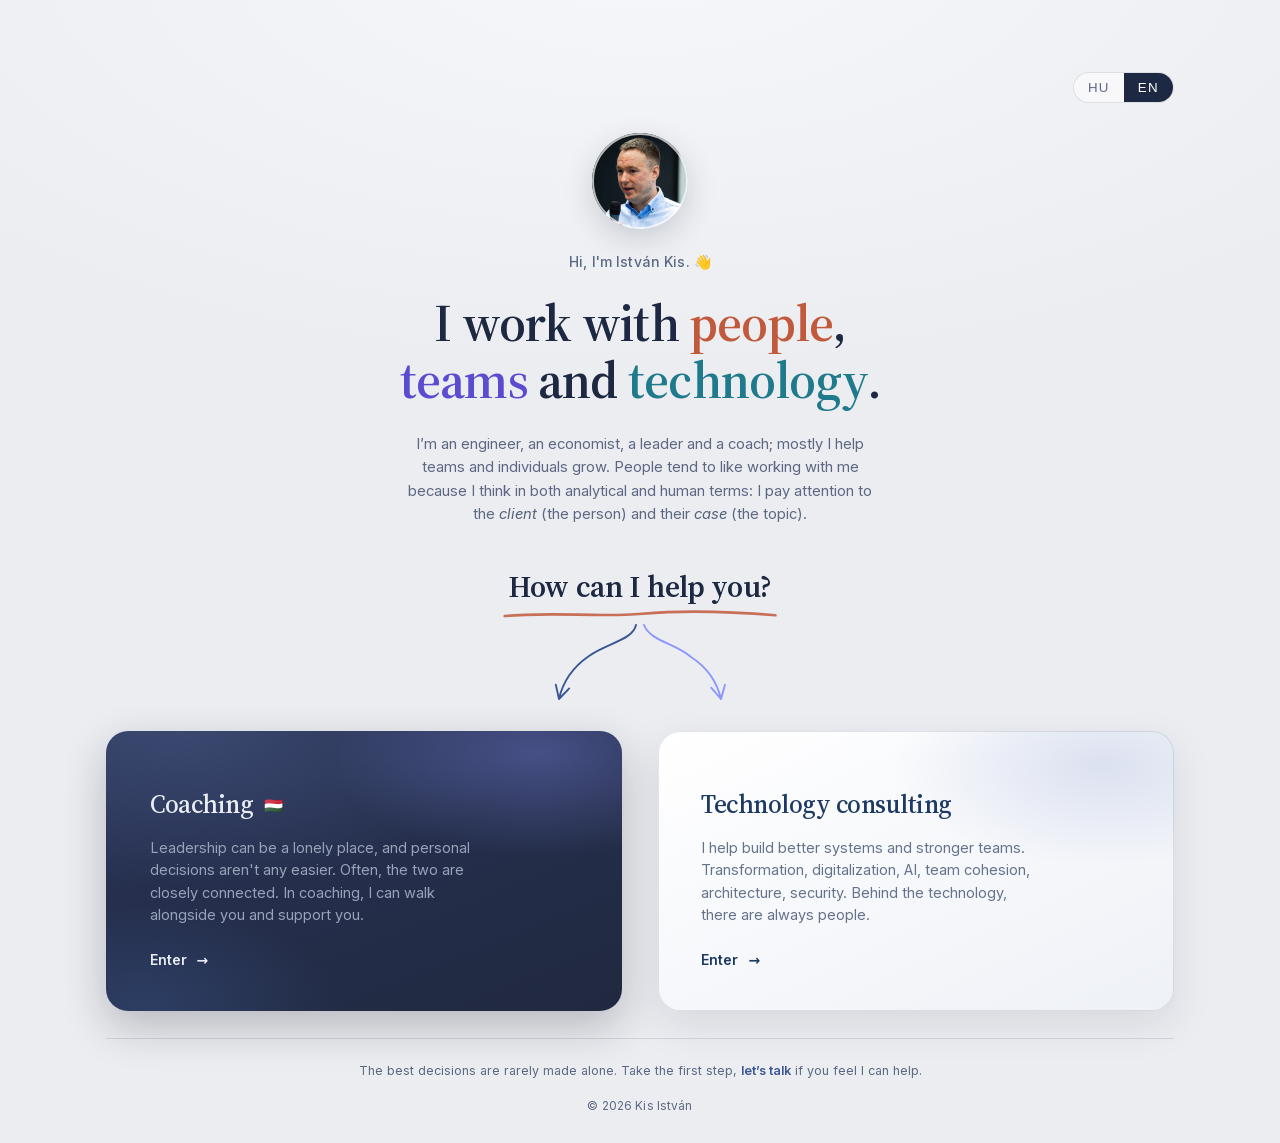
==== commit 80f82fca: "Use full name in intro greeting Co-Authored-By: Claude Opus 4.8 (1M context) <noreply@anthropic.com>" ====
--- a/index.html
+++ b/index.html
@@ -239,7 +239,7 @@
 
   <section class="intro">
     <div class="badge"><img src="[data-uri]" alt="Kis István" width="96" height="96"></div>
-    <span class="kicker"><span class="hu">Szia, Isti vagyok. <span class="wave">👋</span></span><span class="en">Hi, I'm Isti. <span class="wave">👋</span></span></span>
+    <span class="kicker"><span class="hu">Szia, Kis István vagyok. <span class="wave">👋</span></span><span class="en">Hi, I'm István Kis. <span class="wave">👋</span></span></span>
     <h1 class="lead">
       <span class="hu"><span class="w1">Emberekkel<span class="pc">,</span></span> <span class="w2">csapatokkal</span> és <span class="w3">technológiával</span> foglalkozom.</span>
       <span class="en">I work with <span class="w1">people<span class="pc">,</span></span> <span class="w2">teams</span> and <span class="w3">technology</span>.</span>
--- a/fonts.css
+++ b/fonts.css
@@ -1,7 +1,3 @@
-/* Self-hosted fonts (latin + latin-ext). Replaces Google Fonts so no visitor
-   data is sent to Google. Subsets cover Hungarian and English. */
-
-/* Inter — variable, upright */
 @font-face {
   font-family: 'Inter';
   font-style: normal;
@@ -18,8 +14,6 @@
   src: url(fonts/inter-latin.woff2) format('woff2');
   unicode-range: U+0000-00FF, U+0131, U+0152-0153, U+02BB-02BC, U+02C6, U+02DA, U+02DC, U+0304, U+0308, U+0329, U+2000-206F, U+20AC, U+2122, U+2191, U+2193, U+2212, U+2215, U+FEFF, U+FFFD;
 }
-
-/* Inter — variable, italic */
 @font-face {
   font-family: 'Inter';
   font-style: italic;
@@ -36,8 +30,6 @@
   src: url(fonts/inter-italic-latin.woff2) format('woff2');
   unicode-range: U+0000-00FF, U+0131, U+0152-0153, U+02BB-02BC, U+02C6, U+02DA, U+02DC, U+0304, U+0308, U+0329, U+2000-206F, U+20AC, U+2122, U+2191, U+2193, U+2212, U+2215, U+FEFF, U+FFFD;
 }
-
-/* Source Serif 4 — variable (opsz + wght) */
 @font-face {
   font-family: 'Source Serif 4';
   font-style: normal;
@@ -54,8 +46,6 @@
   src: url(fonts/source-serif-4-latin.woff2) format('woff2');
   unicode-range: U+0000-00FF, U+0131, U+0152-0153, U+02BB-02BC, U+02C6, U+02DA, U+02DC, U+0304, U+0308, U+0329, U+2000-206F, U+20AC, U+2122, U+2191, U+2193, U+2212, U+2215, U+FEFF, U+FFFD;
 }
-
-/* Space Mono — 400 */
 @font-face {
   font-family: 'Space Mono';
   font-style: normal;
@@ -72,8 +62,6 @@
   src: url(fonts/space-mono-400-latin.woff2) format('woff2');
   unicode-range: U+0000-00FF, U+0131, U+0152-0153, U+02BB-02BC, U+02C6, U+02DA, U+02DC, U+0304, U+0308, U+0329, U+2000-206F, U+20AC, U+2122, U+2191, U+2193, U+2212, U+2215, U+FEFF, U+FFFD;
 }
-
-/* Space Mono — 700 */
 @font-face {
   font-family: 'Space Mono';
   font-style: normal;
